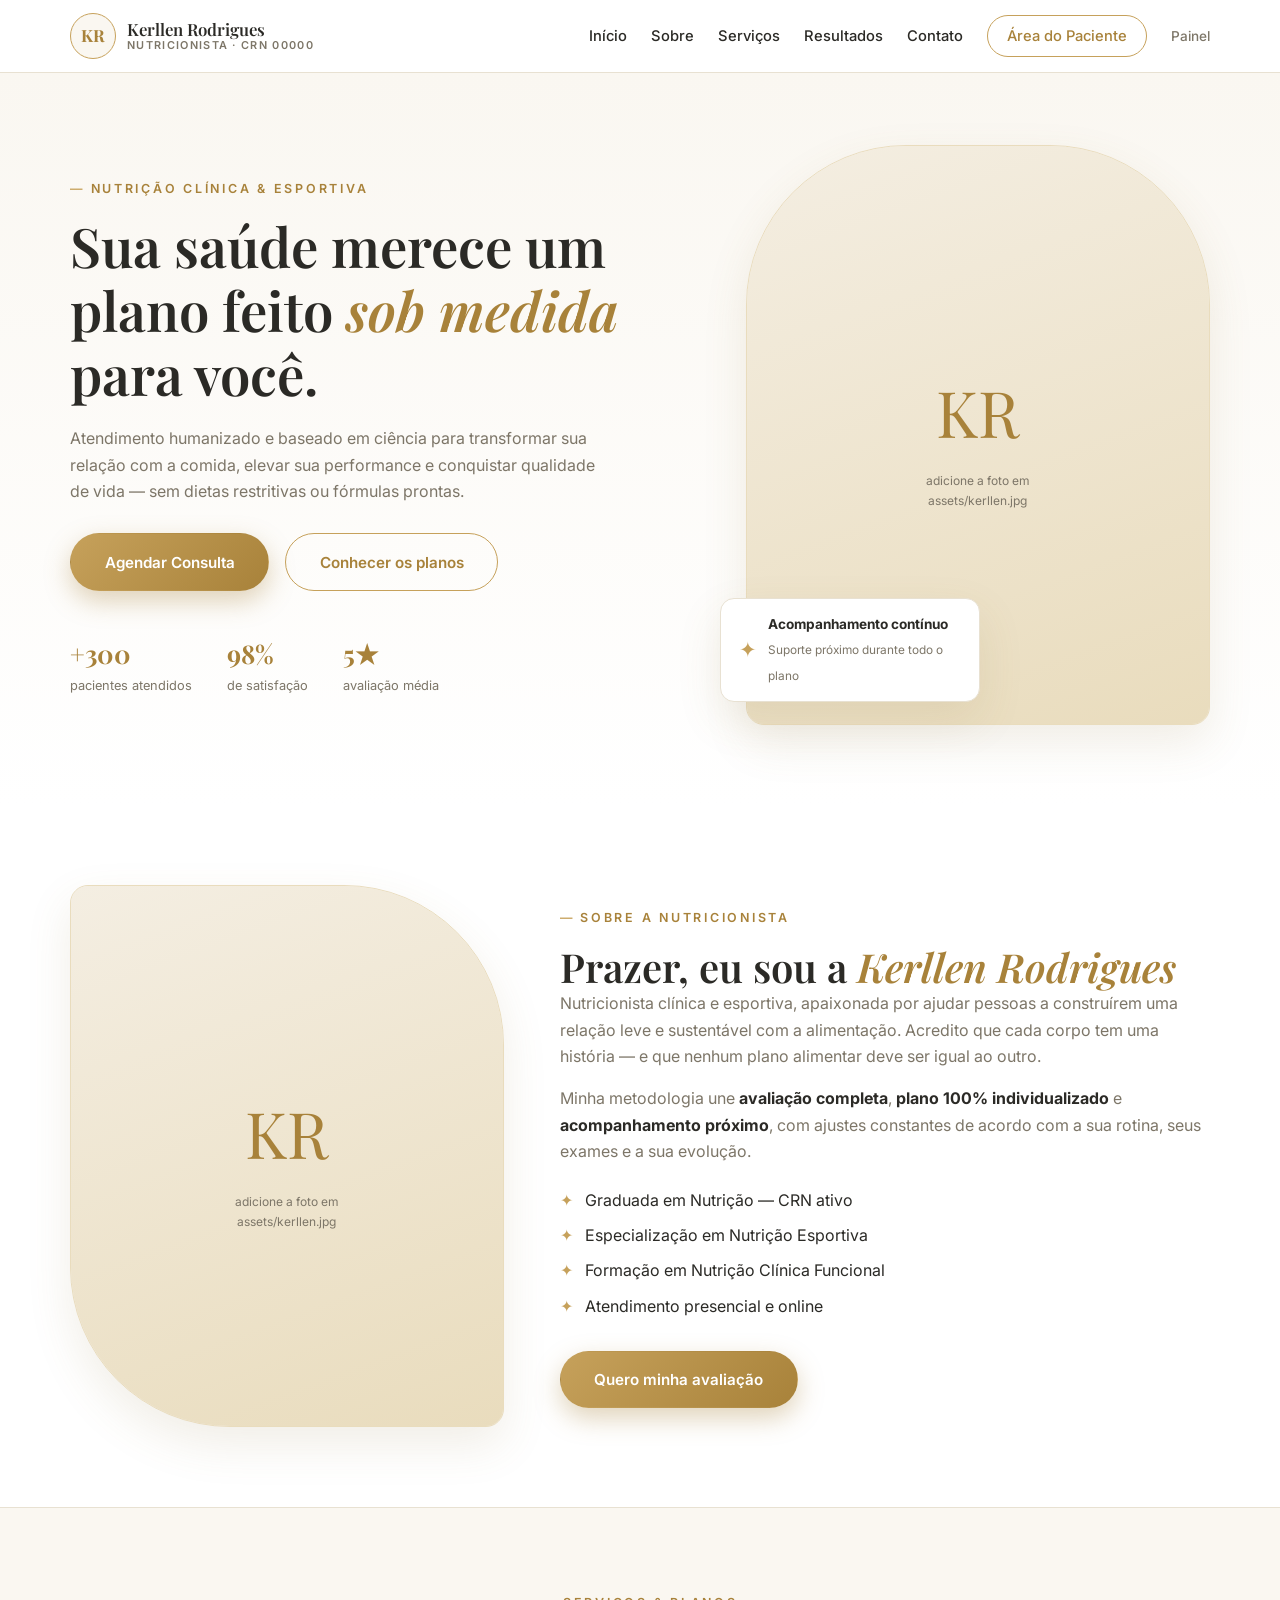
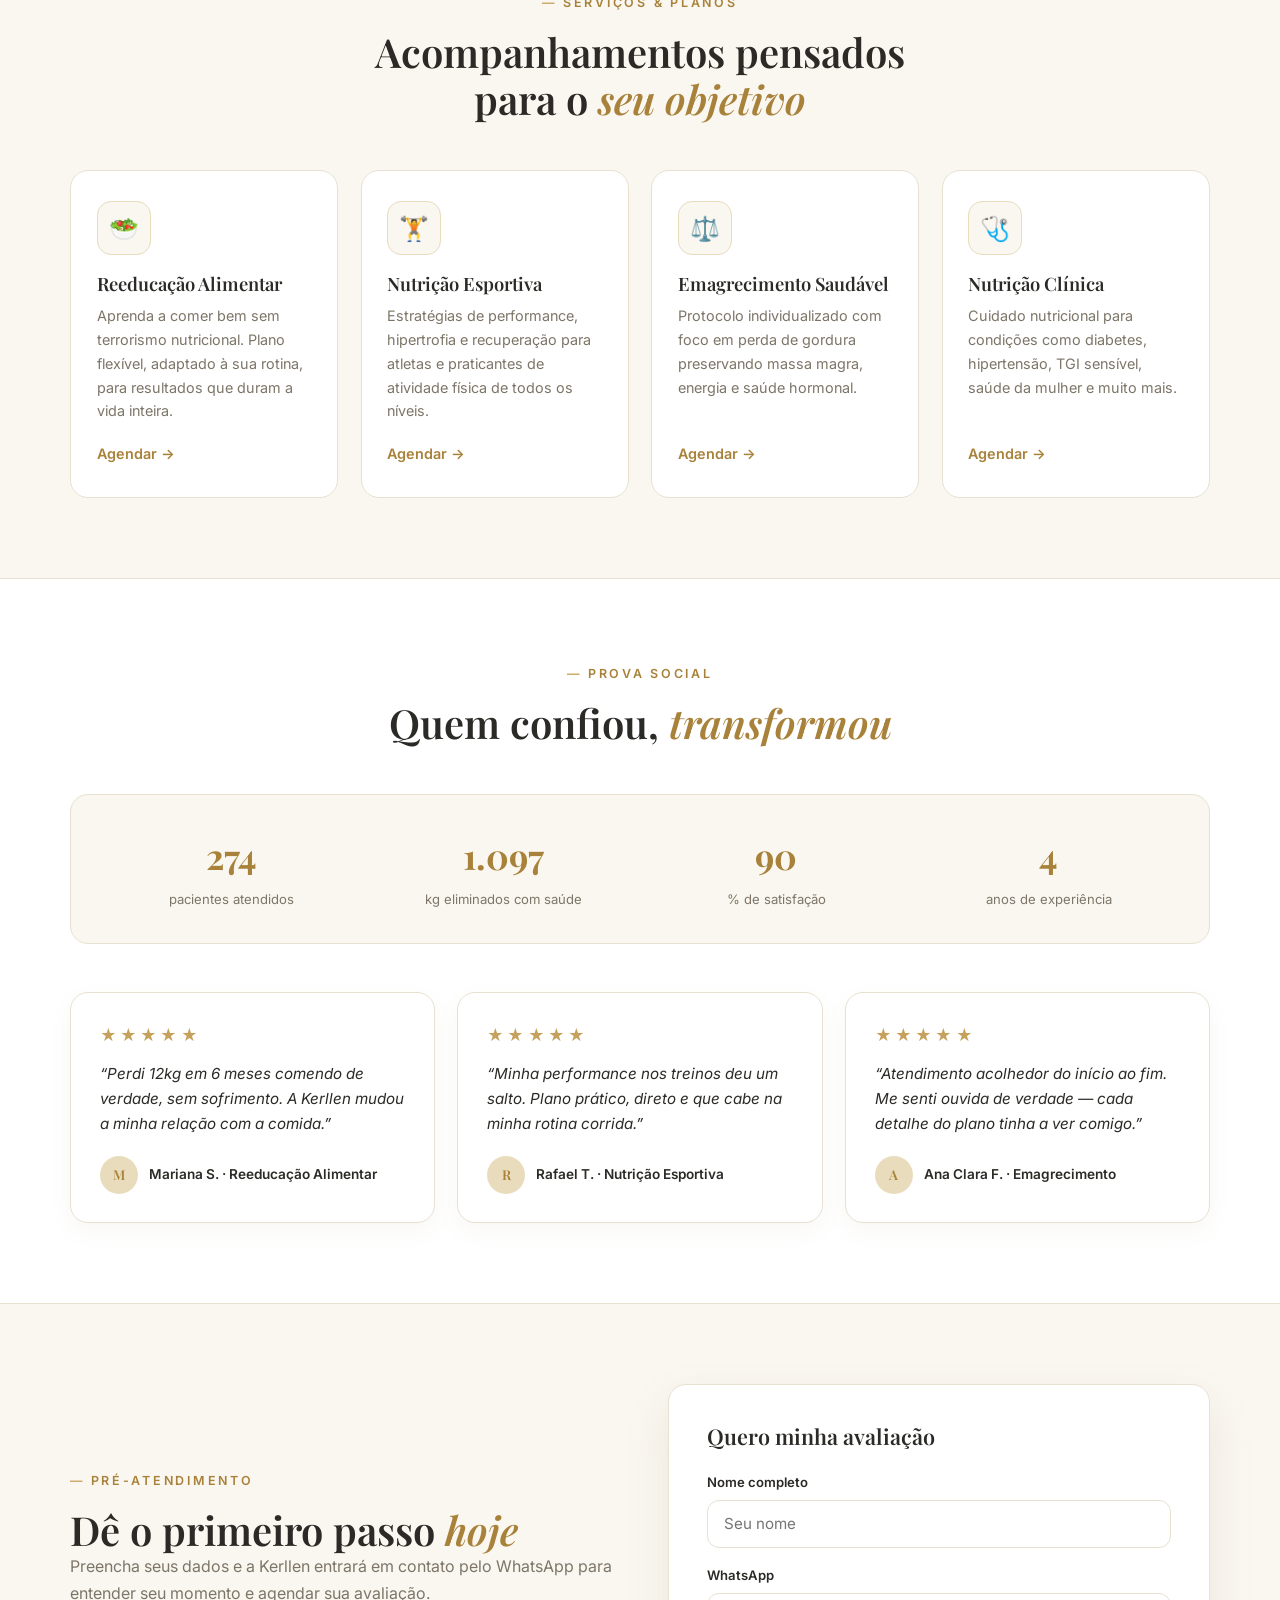
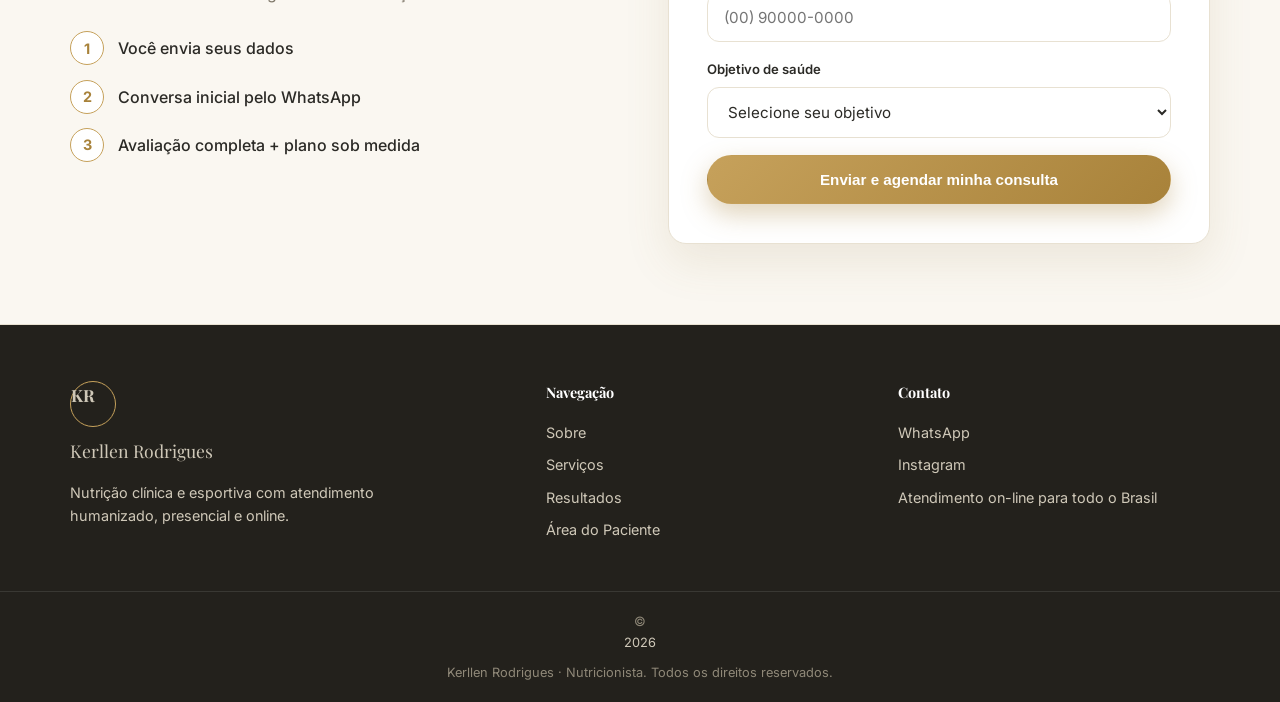
==== index.html @ b9463697 "Initial commit: Site da Nutricionista Kerllen Rodrigues" ====
<!DOCTYPE html>
<html lang="pt-BR">
<head>
  <meta charset="UTF-8">
  <meta name="viewport" content="width=device-width, initial-scale=1.0">
  <title>Kerllen Rodrigues · Nutrição Clínica e Esportiva</title>
  <meta name="description" content="Nutrição clínica e esportiva personalizada. Agende sua avaliação com a nutricionista Kerllen Rodrigues.">
  <link rel="preconnect" href="https://fonts.googleapis.com">
  <link rel="preconnect" href="https://fonts.gstatic.com" crossorigin>
  <link href="https://fonts.googleapis.com/css2?family=Playfair+Display:ital,wght@0,400;0,500;0,600;0,700;1,400&family=Inter:wght@300;400;500;600;700&display=swap" rel="stylesheet">
  <link rel="stylesheet" href="css/style.css">
</head>
<body>

  <!-- ===== HEADER ===== -->
  <header class="header" id="header">
    <div class="container header__inner">
      <a href="#inicio" class="logo">
        <span class="logo__mark">KR</span>
        <span class="logo__text">Kerllen Rodrigues<em>Nutricionista · CRN 00000</em></span>
      </a>
      <nav class="nav" id="nav">
        <a href="#inicio">Início</a>
        <a href="#sobre">Sobre</a>
        <a href="#servicos">Serviços</a>
        <a href="#depoimentos">Resultados</a>
        <a href="#contato">Contato</a>
        <a href="anamnese.html" class="nav__patient">Área do Paciente</a>
        <a href="painel.html" class="nav__panel">Painel</a>
      </nav>
      <button class="hamburger" id="hamburger" aria-label="Abrir menu">
        <span></span><span></span><span></span>
      </button>
    </div>
  </header>

  <!-- ===== HERO ===== -->
  <section class="hero" id="inicio">
    <div class="container hero__grid">
      <div class="hero__content reveal">
        <span class="eyebrow">Nutrição Clínica &amp; Esportiva</span>
        <h1>Sua saúde merece um plano feito <em>sob medida</em> para você.</h1>
        <p>Atendimento humanizado e baseado em ciência para transformar sua relação com a comida, elevar sua performance e conquistar qualidade de vida — sem dietas restritivas ou fórmulas prontas.</p>
        <div class="hero__actions">
          <a href="#contato" class="btn btn--gold">Agendar Consulta</a>
          <a href="#servicos" class="btn btn--ghost">Conhecer os planos</a>
        </div>
        <ul class="hero__badges">
          <li><strong>+300</strong><span>pacientes atendidos</span></li>
          <li><strong>98%</strong><span>de satisfação</span></li>
          <li><strong>5★</strong><span>avaliação média</span></li>
        </ul>
      </div>
      <div class="hero__photo reveal">
        <div class="photo-frame">
          <img src="assets/kerllen.jpg" alt="Nutricionista Kerllen Rodrigues" onerror="this.closest('.photo-frame').classList.add('photo-frame--missing')">
          <div class="photo-frame__fallback"><span>KR</span><small>adicione a foto em<br>assets/kerllen.jpg</small></div>
        </div>
        <div class="hero__card">
          <span class="hero__card-icon">✦</span>
          <div><strong>Acompanhamento contínuo</strong><small>Suporte próximo durante todo o plano</small></div>
        </div>
      </div>
    </div>
  </section>

  <!-- ===== SOBRE ===== -->
  <section class="section sobre" id="sobre">
    <div class="container sobre__grid">
      <div class="sobre__photo reveal">
        <div class="photo-frame photo-frame--alt">
          <img src="assets/kerllen.jpg" alt="Kerllen Rodrigues em consultório" onerror="this.closest('.photo-frame').classList.add('photo-frame--missing')">
          <div class="photo-frame__fallback"><span>KR</span><small>adicione a foto em<br>assets/kerllen.jpg</small></div>
        </div>
      </div>
      <div class="sobre__content reveal">
        <span class="eyebrow">Sobre a Nutricionista</span>
        <h2>Prazer, eu sou a <em>Kerllen Rodrigues</em></h2>
        <p>Nutricionista clínica e esportiva, apaixonada por ajudar pessoas a construírem uma relação leve e sustentável com a alimentação. Acredito que cada corpo tem uma história — e que nenhum plano alimentar deve ser igual ao outro.</p>
        <p>Minha metodologia une <strong>avaliação completa</strong>, <strong>plano 100% individualizado</strong> e <strong>acompanhamento próximo</strong>, com ajustes constantes de acordo com a sua rotina, seus exames e a sua evolução.</p>
        <ul class="sobre__list">
          <li><span>✦</span> Graduada em Nutrição — CRN ativo</li>
          <li><span>✦</span> Especialização em Nutrição Esportiva</li>
          <li><span>✦</span> Formação em Nutrição Clínica Funcional</li>
          <li><span>✦</span> Atendimento presencial e online</li>
        </ul>
        <a href="#contato" class="btn btn--gold">Quero minha avaliação</a>
      </div>
    </div>
  </section>

  <!-- ===== SERVIÇOS ===== -->
  <section class="section section--beige" id="servicos">
    <div class="container">
      <div class="section__head reveal">
        <span class="eyebrow">Serviços &amp; Planos</span>
        <h2>Acompanhamentos pensados para o <em>seu objetivo</em></h2>
      </div>
      <div class="cards">
        <article class="card reveal">
          <div class="card__icon">🥗</div>
          <h3>Reeducação Alimentar</h3>
          <p>Aprenda a comer bem sem terrorismo nutricional. Plano flexível, adaptado à sua rotina, para resultados que duram a vida inteira.</p>
          <a href="#contato" class="card__link">Agendar →</a>
        </article>
        <article class="card reveal">
          <div class="card__icon">🏋️</div>
          <h3>Nutrição Esportiva</h3>
          <p>Estratégias de performance, hipertrofia e recuperação para atletas e praticantes de atividade física de todos os níveis.</p>
          <a href="#contato" class="card__link">Agendar →</a>
        </article>
        <article class="card reveal">
          <div class="card__icon">⚖️</div>
          <h3>Emagrecimento Saudável</h3>
          <p>Protocolo individualizado com foco em perda de gordura preservando massa magra, energia e saúde hormonal.</p>
          <a href="#contato" class="card__link">Agendar →</a>
        </article>
        <article class="card reveal">
          <div class="card__icon">🩺</div>
          <h3>Nutrição Clínica</h3>
          <p>Cuidado nutricional para condições como diabetes, hipertensão, TGI sensível, saúde da mulher e muito mais.</p>
          <a href="#contato" class="card__link">Agendar →</a>
        </article>
      </div>
    </div>
  </section>

  <!-- ===== DEPOIMENTOS ===== -->
  <section class="section" id="depoimentos">
    <div class="container">
      <div class="section__head reveal">
        <span class="eyebrow">Prova Social</span>
        <h2>Quem confiou, <em>transformou</em></h2>
      </div>
      <div class="metrics reveal">
        <div class="metric"><strong data-count="300">0</strong><span>pacientes atendidos</span></div>
        <div class="metric"><strong data-count="1200">0</strong><span>kg eliminados com saúde</span></div>
        <div class="metric"><strong data-count="98">0</strong><span>% de satisfação</span></div>
        <div class="metric"><strong data-count="4">0</strong><span>anos de experiência</span></div>
      </div>
      <div class="testimonials">
        <figure class="testimonial reveal">
          <div class="testimonial__stars">★★★★★</div>
          <blockquote>“Perdi 12kg em 6 meses comendo de verdade, sem sofrimento. A Kerllen mudou a minha relação com a comida.”</blockquote>
          <figcaption><span class="testimonial__avatar">M</span> Mariana S. · Reeducação Alimentar</figcaption>
        </figure>
        <figure class="testimonial reveal">
          <div class="testimonial__stars">★★★★★</div>
          <blockquote>“Minha performance nos treinos deu um salto. Plano prático, direto e que cabe na minha rotina corrida.”</blockquote>
          <figcaption><span class="testimonial__avatar">R</span> Rafael T. · Nutrição Esportiva</figcaption>
        </figure>
        <figure class="testimonial reveal">
          <div class="testimonial__stars">★★★★★</div>
          <blockquote>“Atendimento acolhedor do início ao fim. Me senti ouvida de verdade — cada detalhe do plano tinha a ver comigo.”</blockquote>
          <figcaption><span class="testimonial__avatar">A</span> Ana Clara F. · Emagrecimento</figcaption>
        </figure>
      </div>
    </div>
  </section>

  <!-- ===== LEAD / CONTATO ===== -->
  <section class="section section--beige" id="contato">
    <div class="container lead__grid">
      <div class="lead__content reveal">
        <span class="eyebrow">Pré-Atendimento</span>
        <h2>Dê o primeiro passo <em>hoje</em></h2>
        <p>Preencha seus dados e a Kerllen entrará em contato pelo WhatsApp para entender seu momento e agendar sua avaliação.</p>
        <ul class="lead__steps">
          <li><span>1</span> Você envia seus dados</li>
          <li><span>2</span> Conversa inicial pelo WhatsApp</li>
          <li><span>3</span> Avaliação completa + plano sob medida</li>
        </ul>
      </div>
      <form class="lead__form reveal" id="leadForm" novalidate>
        <h3>Quero minha avaliação</h3>
        <div class="field">
          <label for="leadNome">Nome completo</label>
          <input type="text" id="leadNome" name="nome" placeholder="Seu nome" required>
        </div>
        <div class="field">
          <label for="leadZap">WhatsApp</label>
          <input type="tel" id="leadZap" name="whatsapp" placeholder="(00) 90000-0000" required>
        </div>
        <div class="field">
          <label for="leadObjetivo">Objetivo de saúde</label>
          <select id="leadObjetivo" name="objetivo" required>
            <option value="" disabled selected>Selecione seu objetivo</option>
            <option>Emagrecimento</option>
            <option>Ganho de massa muscular</option>
            <option>Reeducação alimentar</option>
            <option>Performance esportiva</option>
            <option>Saúde e bem-estar geral</option>
            <option>Outro</option>
          </select>
        </div>
        <button type="submit" class="btn btn--gold btn--full">Enviar e agendar minha consulta</button>
        <p class="lead__ok" id="leadOk" hidden>✦ Recebido! Em instantes você será direcionado ao WhatsApp.</p>
      </form>
    </div>
  </section>

  <!-- ===== FOOTER ===== -->
  <footer class="footer">
    <div class="container footer__grid">
      <div>
        <a href="#inicio" class="logo logo--footer"><span class="logo__mark">KR</span> Kerllen Rodrigues</a>
        <p>Nutrição clínica e esportiva com atendimento humanizado, presencial e online.</p>
      </div>
      <div>
        <h4>Navegação</h4>
        <a href="#sobre">Sobre</a>
        <a href="#servicos">Serviços</a>
        <a href="#depoimentos">Resultados</a>
        <a href="anamnese.html">Área do Paciente</a>
      </div>
      <div>
        <h4>Contato</h4>
        <a href="#" id="footerZap">WhatsApp</a>
        <a href="#" target="_blank" rel="noopener">Instagram</a>
        <span>Atendimento on-line para todo o Brasil</span>
      </div>
    </div>
    <div class="footer__bar">© <span id="year"></span> Kerllen Rodrigues · Nutricionista. Todos os direitos reservados.</div>
  </footer>

  <script src="js/main.js"></script>
</body>
</html>
---- css/style.css ----
/* ============================================================
   Kerllen Rodrigues · Nutrição — estilos globais + landing page
   Paleta: branco, dourado, bege/off-white
   ============================================================ */
:root {
  --white: #ffffff;
  --off: #faf7f1;
  --beige: #f4eee2;
  --beige-2: #ece3d0;
  --gold: #c6a15b;
  --gold-dark: #a8823a;
  --gold-soft: #e9dcbd;
  --ink: #2b2a26;
  --muted: #7d7668;
  --line: #e8e1d2;
  --shadow: 0 18px 45px rgba(140, 115, 60, .12);
  --radius: 18px;
  --serif: "Playfair Display", Georgia, serif;
  --sans: "Inter", "Segoe UI", sans-serif;
}

* { margin: 0; padding: 0; box-sizing: border-box; }
html { scroll-behavior: smooth; }
body { font-family: var(--sans); color: var(--ink); background: var(--white); line-height: 1.65; }
img { max-width: 100%; display: block; }
a { text-decoration: none; color: inherit; }
.container { width: min(1140px, 92%); margin-inline: auto; }

h1, h2, h3 { font-family: var(--serif); font-weight: 600; line-height: 1.18; }
h1 { font-size: clamp(2.1rem, 4.6vw, 3.4rem); }
h2 { font-size: clamp(1.7rem, 3.4vw, 2.5rem); }
h1 em, h2 em { font-style: italic; color: var(--gold-dark); }

.eyebrow {
  display: inline-block; font-size: .78rem; font-weight: 600; letter-spacing: .22em;
  text-transform: uppercase; color: var(--gold-dark); margin-bottom: .9rem;
}
.eyebrow::before { content: "— "; color: var(--gold); }

/* ---------- Botões ---------- */
.btn {
  display: inline-block; padding: .95rem 2.1rem; border-radius: 999px;
  font-weight: 600; font-size: .95rem; border: 1.5px solid transparent;
  cursor: pointer; transition: .28s ease; text-align: center;
}
.btn--gold {
  background: linear-gradient(135deg, var(--gold), var(--gold-dark));
  color: #fff; box-shadow: 0 10px 26px rgba(166, 130, 58, .35);
}
.btn--gold:hover { transform: translateY(-2px); box-shadow: 0 14px 32px rgba(166, 130, 58, .45); }
.btn--ghost { border-color: var(--gold); color: var(--gold-dark); background: transparent; }
.btn--ghost:hover { background: var(--gold); color: #fff; }
.btn--full { width: 100%; }

/* ---------- Header ---------- */
.header {
  position: sticky; top: 0; z-index: 60; background: rgba(255,255,255,.92);
  backdrop-filter: blur(10px); border-bottom: 1px solid var(--line); transition: box-shadow .3s;
}
.header--scrolled { box-shadow: 0 6px 24px rgba(0,0,0,.06); }
.header__inner { display: flex; align-items: center; justify-content: space-between; padding: .8rem 0; }

.logo { display: flex; align-items: center; gap: .7rem; }
.logo__mark {
  width: 46px; height: 46px; border-radius: 50%; display: grid; place-items: center;
  font-family: var(--serif); font-weight: 700; font-size: 1.05rem; color: var(--gold-dark);
  border: 1.6px solid var(--gold); background: var(--off);
}
.logo__text { font-family: var(--serif); font-weight: 600; font-size: 1.05rem; line-height: 1.15; display: flex; flex-direction: column; }
.logo__text em { font-family: var(--sans); font-style: normal; font-size: .68rem; letter-spacing: .12em; text-transform: uppercase; color: var(--muted); }

.nav { display: flex; align-items: center; gap: 1.5rem; font-size: .92rem; font-weight: 500; }
.nav a { color: var(--ink); transition: color .2s; }
.nav a:hover { color: var(--gold-dark); }
.nav__patient { padding: .5rem 1.2rem; border: 1.4px solid var(--gold); border-radius: 999px; color: var(--gold-dark) !important; }
.nav__patient:hover { background: var(--gold); color: #fff !important; }
.nav__panel { color: var(--muted) !important; font-size: .85rem; }

.hamburger { display: none; background: none; border: 0; cursor: pointer; padding: .4rem; }
.hamburger span { display: block; width: 24px; height: 2px; background: var(--ink); margin: 5px 0; transition: .3s; }

/* ---------- Hero ---------- */
.hero { background: linear-gradient(180deg, var(--off) 0%, var(--white) 100%); overflow: hidden; }
.hero__grid { display: grid; grid-template-columns: 1.15fr .85fr; gap: 3rem; align-items: center; padding: 4.5rem 0 5rem; }
.hero__content p { margin: 1.2rem 0 1.8rem; color: var(--muted); max-width: 34rem; }
.hero__actions { display: flex; gap: 1rem; flex-wrap: wrap; }
.hero__badges { display: flex; gap: 2.2rem; list-style: none; margin-top: 2.6rem; flex-wrap: wrap; }
.hero__badges li { display: flex; flex-direction: column; }
.hero__badges strong { font-family: var(--serif); font-size: 1.6rem; color: var(--gold-dark); }
.hero__badges span { font-size: .8rem; color: var(--muted); }

.hero__photo { position: relative; }
.photo-frame {
  position: relative; border-radius: 160px 160px var(--radius) var(--radius);
  overflow: hidden; border: 1.6px solid var(--gold-soft); box-shadow: var(--shadow);
  aspect-ratio: 4 / 5; background: var(--beige);
}
.photo-frame--alt { border-radius: var(--radius) 160px var(--radius) 160px; }
.photo-frame img { width: 100%; height: 100%; object-fit: cover; }
.photo-frame__fallback {
  display: none; position: absolute; inset: 0; place-items: center; text-align: center;
  background: linear-gradient(160deg, var(--beige), var(--gold-soft));
}
.photo-frame__fallback span { font-family: var(--serif); font-size: 4rem; color: var(--gold-dark); display: block; }
.photo-frame__fallback small { color: var(--muted); font-size: .75rem; }
.photo-frame--missing img { display: none; }
.photo-frame--missing .photo-frame__fallback { display: grid; align-content: center; gap: .4rem; }

.hero__card {
  position: absolute; bottom: 1.4rem; left: -1.6rem; background: #fff; border: 1px solid var(--line);
  border-radius: 14px; padding: .85rem 1.1rem; display: flex; gap: .7rem; align-items: center;
  box-shadow: var(--shadow); max-width: 260px;
}
.hero__card-icon { color: var(--gold); font-size: 1.3rem; }
.hero__card strong { display: block; font-size: .85rem; }
.hero__card small { color: var(--muted); font-size: .74rem; }

/* ---------- Seções ---------- */
.section { padding: 5rem 0; }
.section--beige { background: var(--off); border-block: 1px solid var(--line); }
.section__head { text-align: center; max-width: 620px; margin: 0 auto 3rem; }

/* Sobre */
.sobre__grid { display: grid; grid-template-columns: .8fr 1.2fr; gap: 3.5rem; align-items: center; }
.sobre__content p { color: var(--muted); margin-bottom: 1rem; }
.sobre__content p strong { color: var(--ink); }
.sobre__list { list-style: none; margin: 1.4rem 0 2rem; display: grid; gap: .55rem; }
.sobre__list span { color: var(--gold); margin-right: .5rem; }

/* Serviços */
.cards { display: grid; grid-template-columns: repeat(4, 1fr); gap: 1.4rem; }
.card {
  background: #fff; border: 1px solid var(--line); border-radius: var(--radius);
  padding: 1.9rem 1.6rem; transition: .3s ease; display: flex; flex-direction: column;
}
.card:hover { transform: translateY(-6px); box-shadow: var(--shadow); border-color: var(--gold-soft); }
.card__icon {
  width: 54px; height: 54px; border-radius: 14px; display: grid; place-items: center;
  font-size: 1.5rem; background: var(--off); border: 1px solid var(--gold-soft); margin-bottom: 1.1rem;
}
.card h3 { font-size: 1.15rem; margin-bottom: .6rem; }
.card p { font-size: .9rem; color: var(--muted); flex: 1; }
.card__link { margin-top: 1.2rem; font-weight: 600; font-size: .9rem; color: var(--gold-dark); }
.card__link:hover { letter-spacing: .03em; }

/* Métricas + depoimentos */
.metrics {
  display: grid; grid-template-columns: repeat(4, 1fr); gap: 1rem; margin-bottom: 3rem;
  background: var(--off); border: 1px solid var(--line); border-radius: var(--radius); padding: 2rem;
}
.metric { text-align: center; }
.metric strong { font-family: var(--serif); font-size: 2.2rem; color: var(--gold-dark); display: block; }
.metric span { font-size: .82rem; color: var(--muted); }

.testimonials { display: grid; grid-template-columns: repeat(3, 1fr); gap: 1.4rem; }
.testimonial { background: #fff; border: 1px solid var(--line); border-radius: var(--radius); padding: 1.8rem; box-shadow: 0 8px 22px rgba(140,115,60,.06); }
.testimonial__stars { color: var(--gold); letter-spacing: .2em; margin-bottom: .8rem; }
.testimonial blockquote { font-size: .95rem; color: var(--ink); font-style: italic; margin-bottom: 1.2rem; }
.testimonial figcaption { display: flex; align-items: center; gap: .7rem; font-size: .85rem; font-weight: 600; }
.testimonial__avatar {
  width: 38px; height: 38px; border-radius: 50%; display: grid; place-items: center;
  background: var(--gold-soft); color: var(--gold-dark); font-family: var(--serif);
}

/* Lead */
.lead__grid { display: grid; grid-template-columns: 1fr 1fr; gap: 3.5rem; align-items: center; }
.lead__content p { color: var(--muted); margin-bottom: 1.6rem; }
.lead__steps { list-style: none; display: grid; gap: .9rem; }
.lead__steps li { display: flex; align-items: center; gap: .9rem; font-weight: 500; }
.lead__steps span {
  width: 34px; height: 34px; border-radius: 50%; display: grid; place-items: center; flex: none;
  background: #fff; border: 1.4px solid var(--gold); color: var(--gold-dark); font-weight: 700; font-size: .9rem;
}
.lead__form {
  background: #fff; border: 1px solid var(--line); border-radius: var(--radius);
  padding: 2.4rem; box-shadow: var(--shadow);
}
.lead__form h3 { margin-bottom: 1.4rem; font-size: 1.35rem; }
.lead__ok { margin-top: 1rem; color: #3e7d3e; font-weight: 600; font-size: .9rem; }

.field { margin-bottom: 1.1rem; }
.field label { display: block; font-size: .82rem; font-weight: 600; margin-bottom: .4rem; color: var(--ink); }
.field input, .field select, .field textarea {
  width: 100%; padding: .85rem 1rem; border: 1.4px solid var(--line); border-radius: 12px;
  font-family: var(--sans); font-size: .95rem; color: var(--ink); background: var(--white);
  transition: border-color .2s, box-shadow .2s; outline: none;
}
.field input:focus, .field select:focus, .field textarea:focus {
  border-color: var(--gold); box-shadow: 0 0 0 4px rgba(198, 161, 91, .15);
}
.field input.invalid, .field select.invalid { border-color: #c0564f; }

/* ---------- Footer ---------- */
.footer { background: #23211c; color: #cfc8b8; font-size: .9rem; }
.footer__grid { display: grid; grid-template-columns: 1.4fr 1fr 1fr; gap: 2.5rem; padding: 3.5rem 0 2.5rem; }
.footer h4 { color: #fff; font-family: var(--serif); margin-bottom: 1rem; }
.footer a, .footer span { display: block; margin-bottom: .55rem; color: #cfc8b8; }
.footer a:hover { color: var(--gold); }
.footer p { margin-top: 1rem; max-width: 20rem; }
.logo--footer { color: #fff; font-family: var(--serif); font-size: 1.1rem; }
.logo--footer .logo__mark { background: transparent; }
.footer__bar { border-top: 1px solid rgba(255,255,255,.1); text-align: center; padding: 1.2rem 0; font-size: .8rem; color: #8f8878; }

/* ---------- Animações ---------- */
.reveal { opacity: 0; transform: translateY(26px); transition: opacity .7s ease, transform .7s ease; }
.reveal.visible { opacity: 1; transform: none; }

/* ---------- Responsivo ---------- */
@media (max-width: 960px) {
  .hero__grid, .sobre__grid, .lead__grid { grid-template-columns: 1fr; }
  .hero__photo { max-width: 420px; margin-inline: auto; }
  .sobre__photo { max-width: 380px; margin-inline: auto; order: -1; }
  .cards { grid-template-columns: repeat(2, 1fr); }
  .testimonials { grid-template-columns: 1fr; }
  .metrics { grid-template-columns: repeat(2, 1fr); row-gap: 1.6rem; }
  .footer__grid { grid-template-columns: 1fr; gap: 1.8rem; }
}
@media (max-width: 760px) {
  .nav {
    position: fixed; inset: 64px 0 auto 0; background: #fff; flex-direction: column;
    padding: 1.6rem 6%; gap: 1.1rem; align-items: flex-start; border-bottom: 1px solid var(--line);
    transform: translateY(-130%); transition: transform .35s ease; box-shadow: 0 20px 40px rgba(0,0,0,.08);
  }
  .nav.open { transform: none; }
  .hamburger { display: block; }
  .hero__grid { padding: 3rem 0 3.5rem; }
  .hero__card { left: 0; }
  .cards { grid-template-columns: 1fr; }
  .section { padding: 3.5rem 0; }
  .lead__form { padding: 1.7rem; }
}
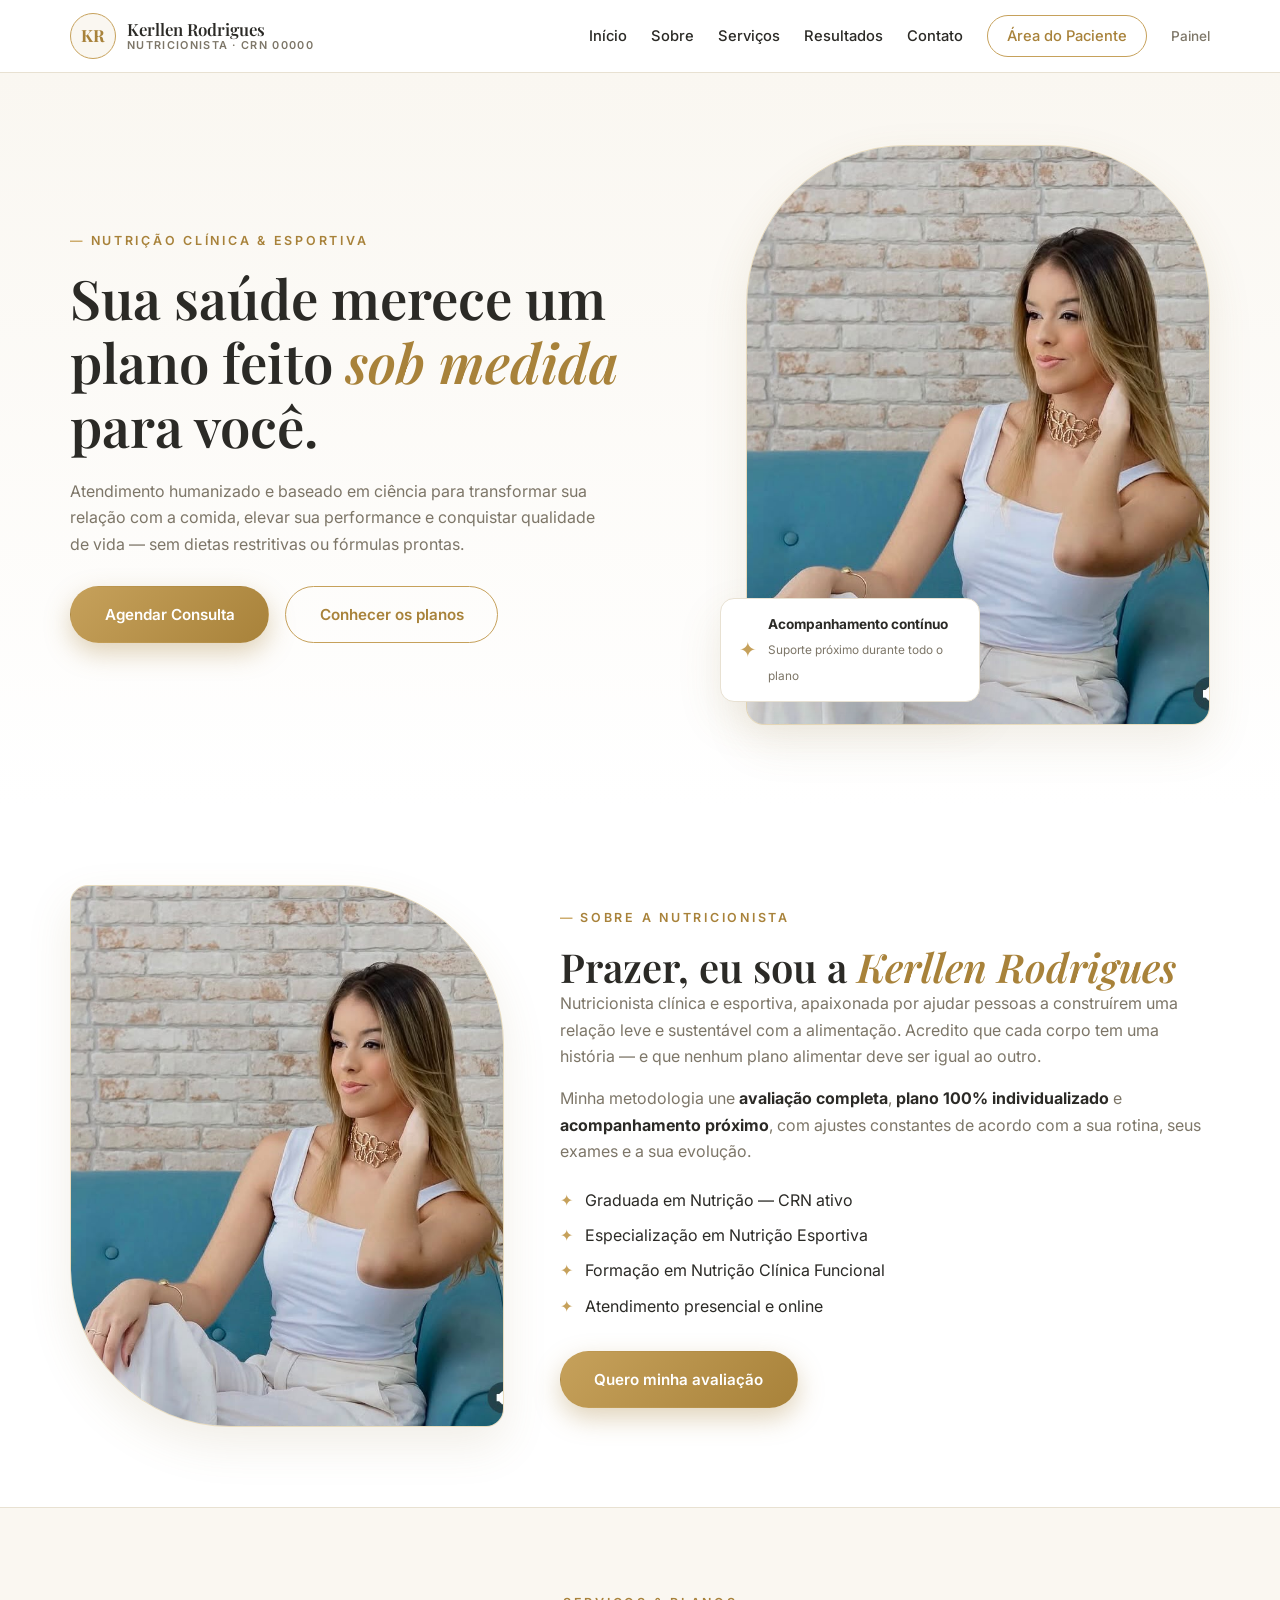
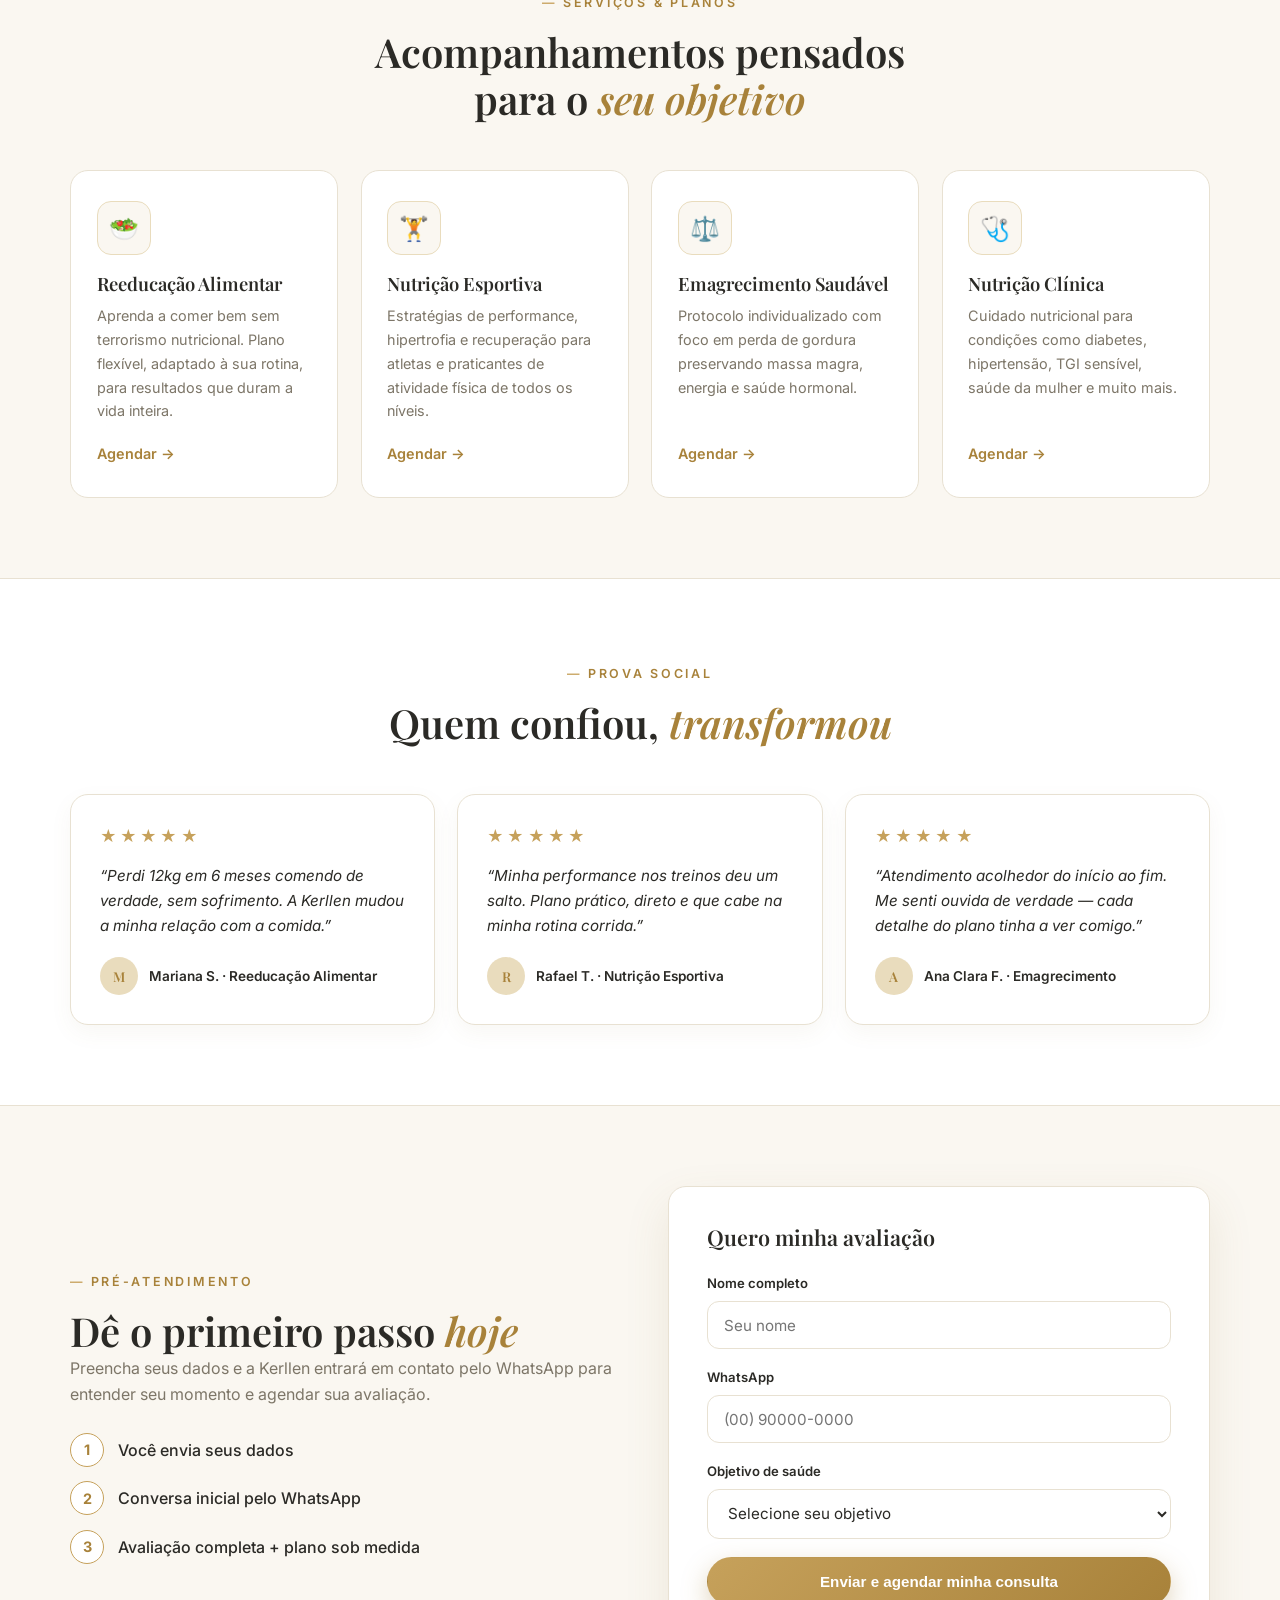
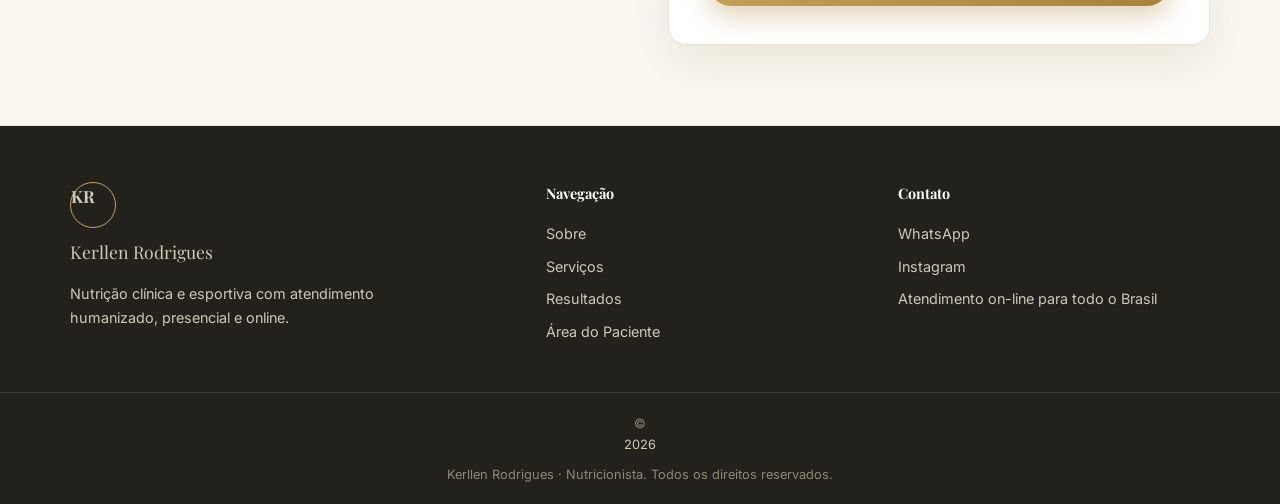
==== commit 452e4f5a: "Update: Remover estatísticas e adicionar foto da Kerllen" ====
--- a/index.html
+++ b/index.html
@@ -45,11 +45,7 @@
           <a href="#contato" class="btn btn--gold">Agendar Consulta</a>
           <a href="#servicos" class="btn btn--ghost">Conhecer os planos</a>
         </div>
-        <ul class="hero__badges">
-          <li><strong>+300</strong><span>pacientes atendidos</span></li>
-          <li><strong>98%</strong><span>de satisfação</span></li>
-          <li><strong>5★</strong><span>avaliação média</span></li>
-        </ul>
+
       </div>
       <div class="hero__photo reveal">
         <div class="photo-frame">
@@ -132,12 +128,7 @@
         <span class="eyebrow">Prova Social</span>
         <h2>Quem confiou, <em>transformou</em></h2>
       </div>
-      <div class="metrics reveal">
-        <div class="metric"><strong data-count="300">0</strong><span>pacientes atendidos</span></div>
-        <div class="metric"><strong data-count="1200">0</strong><span>kg eliminados com saúde</span></div>
-        <div class="metric"><strong data-count="98">0</strong><span>% de satisfação</span></div>
-        <div class="metric"><strong data-count="4">0</strong><span>anos de experiência</span></div>
-      </div>
+
       <div class="testimonials">
         <figure class="testimonial reveal">
           <div class="testimonial__stars">★★★★★</div>
